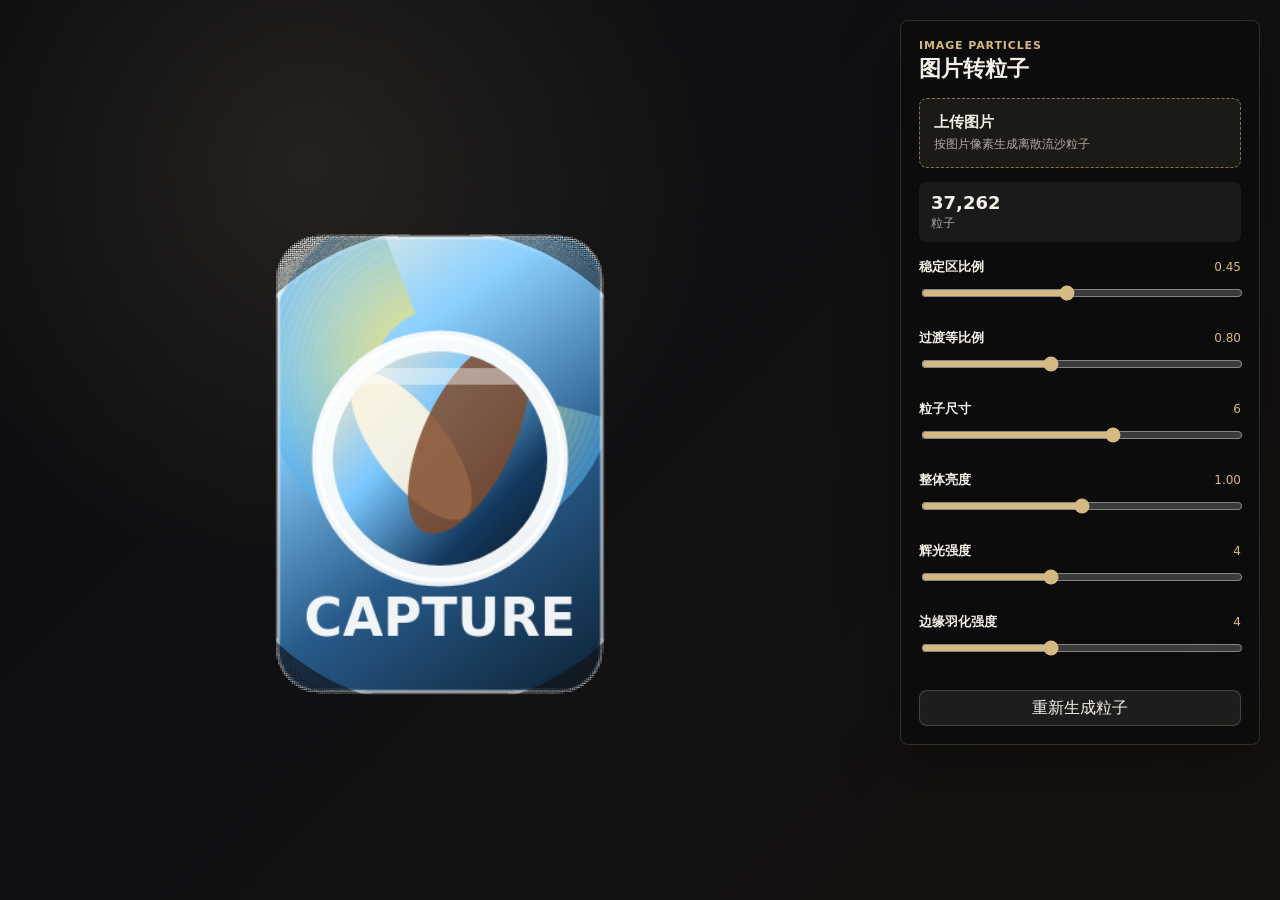
==== standalone-site/index.html @ b0847b58 "Initial particle effect implementation" ====
<!doctype html>
<html lang="zh-CN">
  <head>
    <meta charset="UTF-8" />
    <meta name="viewport" content="width=device-width, initial-scale=1.0" />
    <title>图片转粒子</title>
    <link rel="stylesheet" href="./styles.css" />
  </head>
  <body>
    <main class="app">
      <canvas id="particleCanvas" aria-label="图片粒子画布"></canvas>

      <section class="panel" aria-label="图片粒子控制">
        <div class="panel__head">
          <div>
            <p class="eyebrow">Image Particles</p>
            <h1>图片转粒子</h1>
          </div>
        </div>

        <label class="upload-card" for="imageInput">
          <input id="imageInput" type="file" accept="image/*" />
          <span class="upload-card__title">上传图片</span>
          <span class="upload-card__meta">按图片像素生成离散流沙粒子</span>
        </label>

        <div class="metrics" aria-live="polite">
          <span><strong id="particleCount">0</strong> 粒子</span>
        </div>

        <div class="controls">
          <label class="control">
            <span>
              <strong>稳定区比例</strong>
              <em id="stableZoneRatioValue">0.45</em>
            </span>
            <input id="stableZoneRatio" type="range" min="0" max="1" step="0.01" value="0.45" />
          </label>

          <label class="control">
            <span>
              <strong>过渡等比例</strong>
              <em id="transitionRatioValue">0.80</em>
            </span>
            <input id="transitionRatio" type="range" min="0" max="2" step="0.01" value="0.8" />
          </label>

          <label class="control">
            <span>
              <strong>粒子尺寸</strong>
              <em id="particleSizeValue">6</em>
            </span>
            <input id="particleSize" type="range" min="0" max="10" step="1" value="6" />
          </label>

          <label class="control">
            <span>
              <strong>整体亮度</strong>
              <em id="overallBrightnessValue">1.00</em>
            </span>
            <input id="overallBrightness" type="range" min="0" max="2" step="0.05" value="1" />
          </label>

          <label class="control">
            <span>
              <strong>辉光强度</strong>
              <em id="glowIntensityValue">4</em>
            </span>
            <input id="glowIntensity" type="range" min="0" max="10" step="1" value="4" />
          </label>

          <label class="control">
            <span>
              <strong>边缘羽化强度</strong>
              <em id="edgeGatherStrengthValue">4</em>
            </span>
            <input id="edgeGatherStrength" type="range" min="0" max="10" step="1" value="4" />
          </label>
        </div>

        <div class="actions">
          <button id="regenerateButton" type="button">重新生成粒子</button>
        </div>
      </section>
    </main>

    <script src="./main.js?v=stable-image-overlap"></script>
  </body>
</html>
---- standalone-site/styles.css ----
:root {
  color-scheme: dark;
  font-family:
    Inter, ui-sans-serif, system-ui, -apple-system, BlinkMacSystemFont, "Segoe UI",
    sans-serif;
  background: #0b0c0f;
  color: #f4f0e8;
}

* {
  box-sizing: border-box;
}

body {
  margin: 0;
  min-height: 100vh;
  overflow: hidden;
  background:
    radial-gradient(circle at 24% 18%, rgba(194, 167, 112, 0.13), transparent 34%),
    linear-gradient(135deg, #0b0c0f 0%, #111114 52%, #17120d 100%);
}

button,
input {
  font: inherit;
}

.app {
  position: relative;
  min-height: 100vh;
}

#particleCanvas {
  display: block;
  width: 100vw;
  height: 100vh;
}

.panel {
  position: fixed;
  top: 20px;
  right: 20px;
  width: min(360px, calc(100vw - 40px));
  max-height: calc(100vh - 40px);
  overflow: auto;
  padding: 18px;
  border: 1px solid rgba(255, 238, 204, 0.15);
  border-radius: 8px;
  background: rgba(12, 12, 12, 0.78);
  box-shadow: 0 20px 60px rgba(0, 0, 0, 0.35);
  backdrop-filter: blur(18px);
}

.panel__head {
  margin-bottom: 16px;
}

.eyebrow {
  margin: 0 0 4px;
  color: #d5b982;
  font-size: 11px;
  font-weight: 700;
  letter-spacing: 0.08em;
  text-transform: uppercase;
}

h1 {
  margin: 0;
  font-size: 22px;
  line-height: 1.2;
}

.upload-card {
  display: grid;
  gap: 4px;
  margin-bottom: 14px;
  padding: 14px;
  border: 1px dashed rgba(213, 185, 130, 0.58);
  border-radius: 8px;
  background: rgba(213, 185, 130, 0.08);
  cursor: pointer;
}

.upload-card input {
  position: absolute;
  width: 1px;
  height: 1px;
  overflow: hidden;
  clip: rect(0 0 0 0);
}

.upload-card__title {
  font-size: 15px;
  font-weight: 700;
}

.upload-card__meta {
  color: rgba(244, 240, 232, 0.68);
  font-size: 12px;
}

.metrics {
  display: grid;
  gap: 8px;
  margin-bottom: 16px;
}

.metrics span {
  padding: 10px 12px;
  border-radius: 8px;
  background: rgba(255, 255, 255, 0.06);
  color: rgba(244, 240, 232, 0.68);
  font-size: 12px;
}

.metrics strong {
  display: block;
  margin-bottom: 2px;
  color: #f4f0e8;
  font-size: 18px;
}

.controls {
  display: grid;
  gap: 12px;
}

.control {
  display: grid;
  gap: 7px;
  margin-bottom: 14px;
}

.control span {
  display: flex;
  align-items: center;
  justify-content: space-between;
  gap: 12px;
  color: rgba(244, 240, 232, 0.74);
  font-size: 12px;
}

.control strong {
  color: #f4f0e8;
  font-size: 13px;
}

.control em {
  min-width: 42px;
  color: #d5b982;
  font-style: normal;
  text-align: right;
}

.control input[type="range"] {
  width: 100%;
  accent-color: #d5b982;
}

.actions {
  display: grid;
  margin-top: 18px;
}

.actions button {
  min-height: 36px;
  padding: 0 10px;
  border: 1px solid rgba(255, 238, 204, 0.2);
  border-radius: 8px;
  color: #f4f0e8;
  background: rgba(255, 255, 255, 0.07);
  cursor: pointer;
}

button:hover,
.upload-card:hover {
  border-color: rgba(213, 185, 130, 0.82);
}

@media (max-width: 760px) {
  body {
    overflow: auto;
  }

  .app {
    min-height: 100dvh;
  }

  #particleCanvas {
    height: 100dvh;
  }

  .panel {
    top: auto;
    right: 12px;
    bottom: 12px;
    left: 12px;
    width: auto;
    max-height: 42dvh;
    padding: 14px;
  }

  h1 {
    font-size: 19px;
  }
}
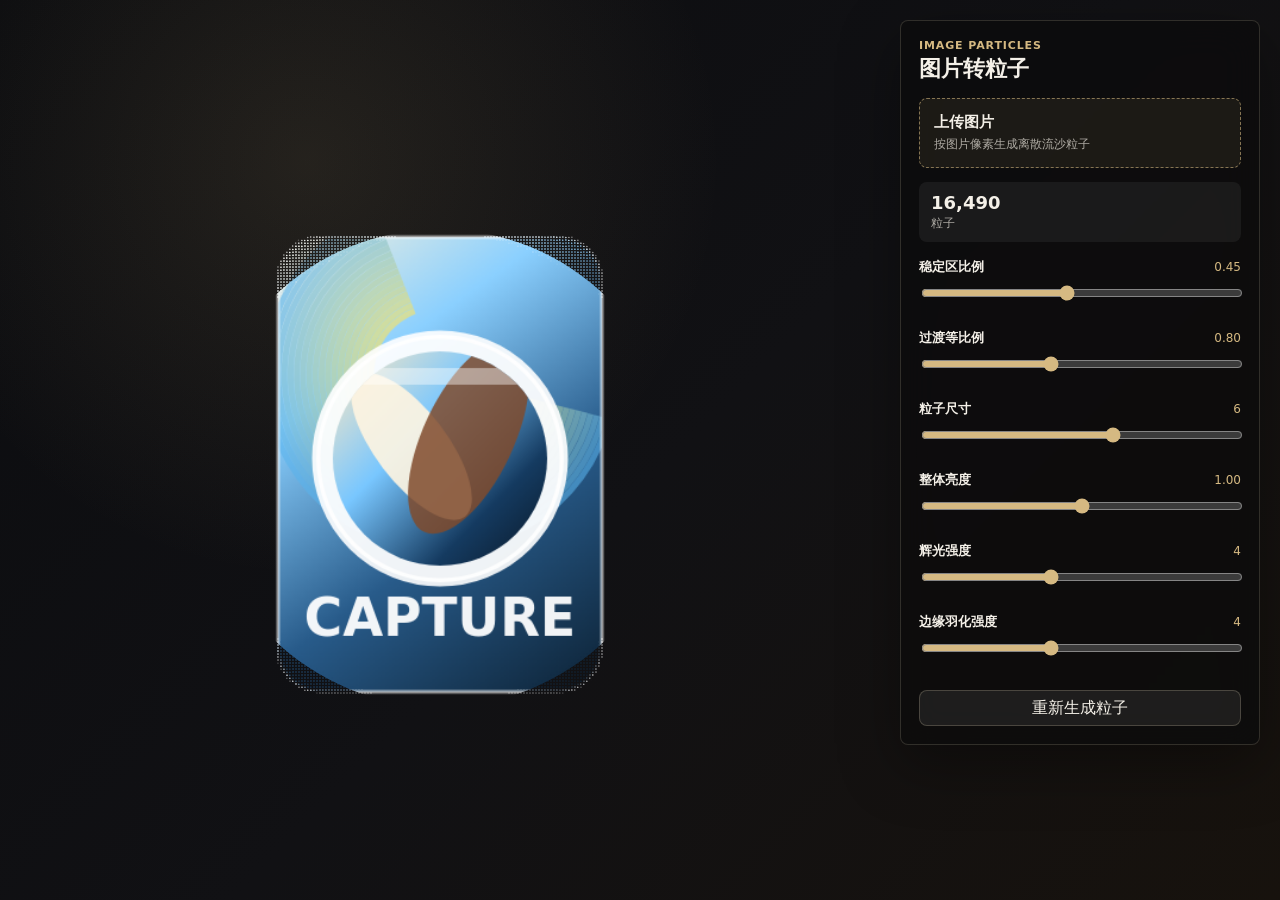
==== commit a49c6a6b: "Improve GitHub Pages runtime performance" ====
--- a/standalone-site/index.html
+++ b/standalone-site/index.html
@@ -84,6 +84,6 @@
       </section>
     </main>
 
-    <script src="./main.js?v=stable-image-overlap"></script>
+    <script src="./main.js?v=pages-performance-cache"></script>
   </body>
 </html>
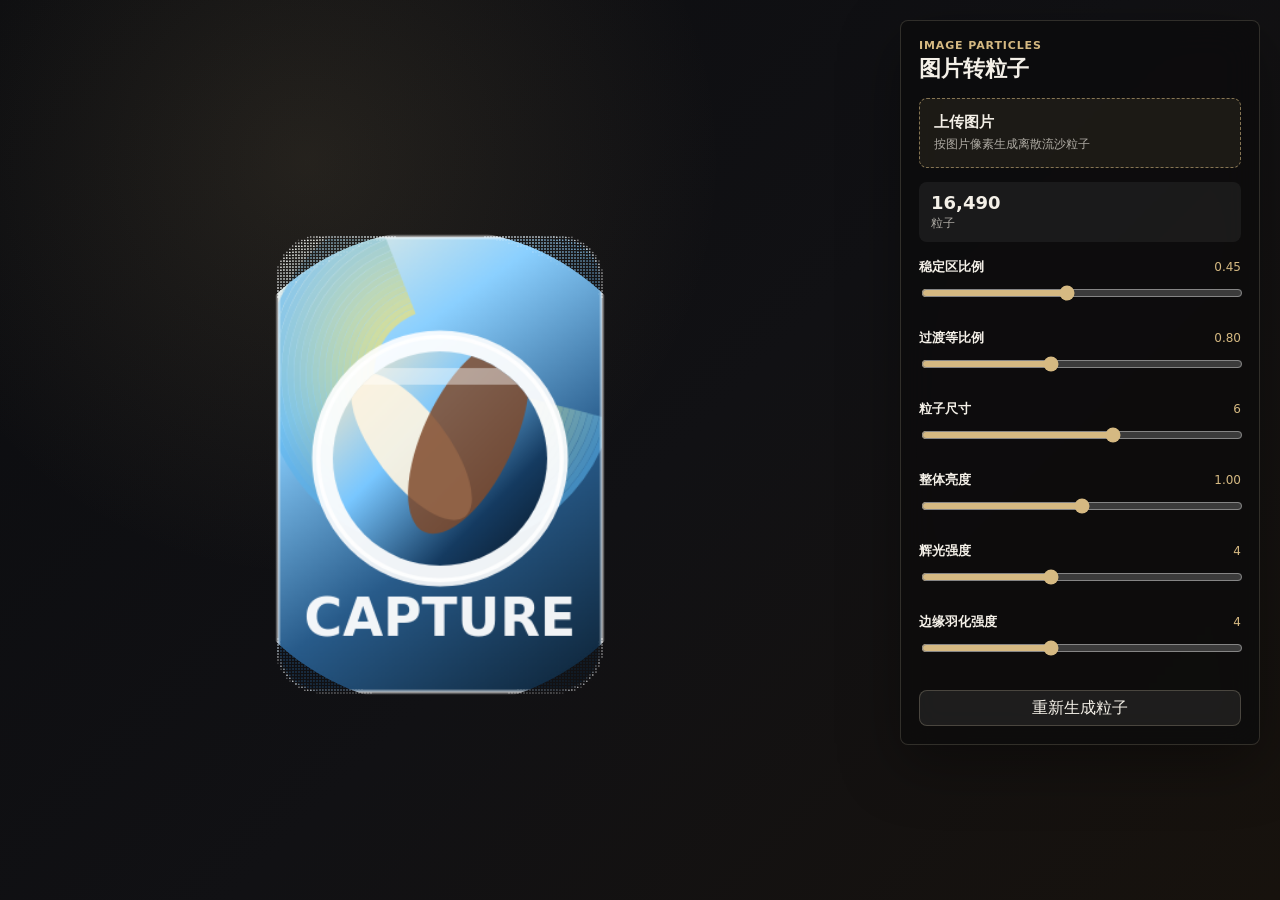
==== commit dda73939: "Reduce particle rendering load" ====
--- a/standalone-site/index.html
+++ b/standalone-site/index.html
@@ -84,6 +84,6 @@
       </section>
     </main>
 
-    <script src="./main.js?v=pages-performance-cache"></script>
+    <script src="./main.js?v=pages-performance-cache-v2"></script>
   </body>
 </html>
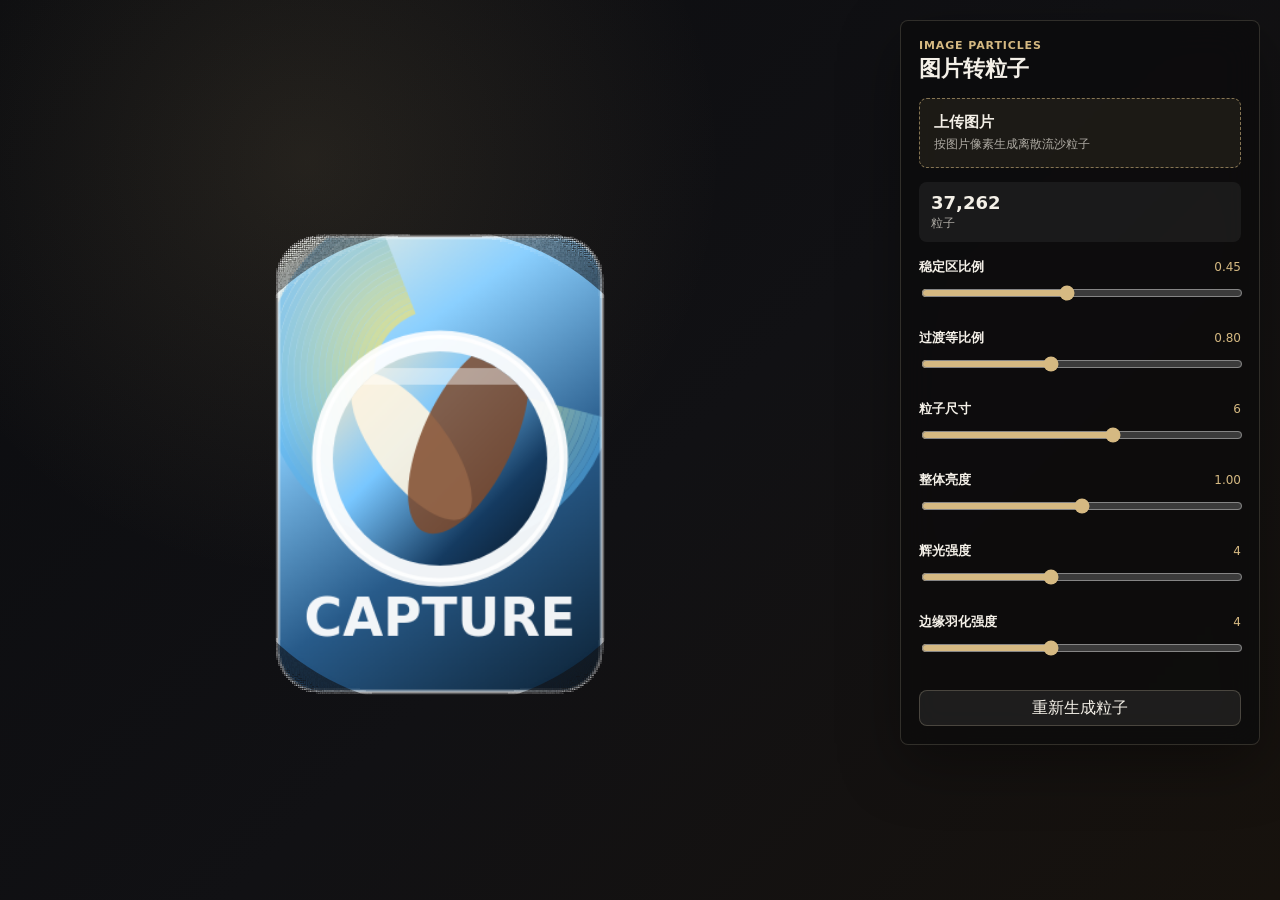
==== commit f86ce9c1: "Revert "Improve GitHub Pages runtime performance" This reverts commit a49c6a6b27be226d43a795d26b51dd" ====
--- a/standalone-site/index.html
+++ b/standalone-site/index.html
@@ -84,6 +84,6 @@
       </section>
     </main>
 
-    <script src="./main.js?v=pages-performance-cache-v2"></script>
+    <script src="./main.js?v=stable-image-overlap"></script>
   </body>
 </html>
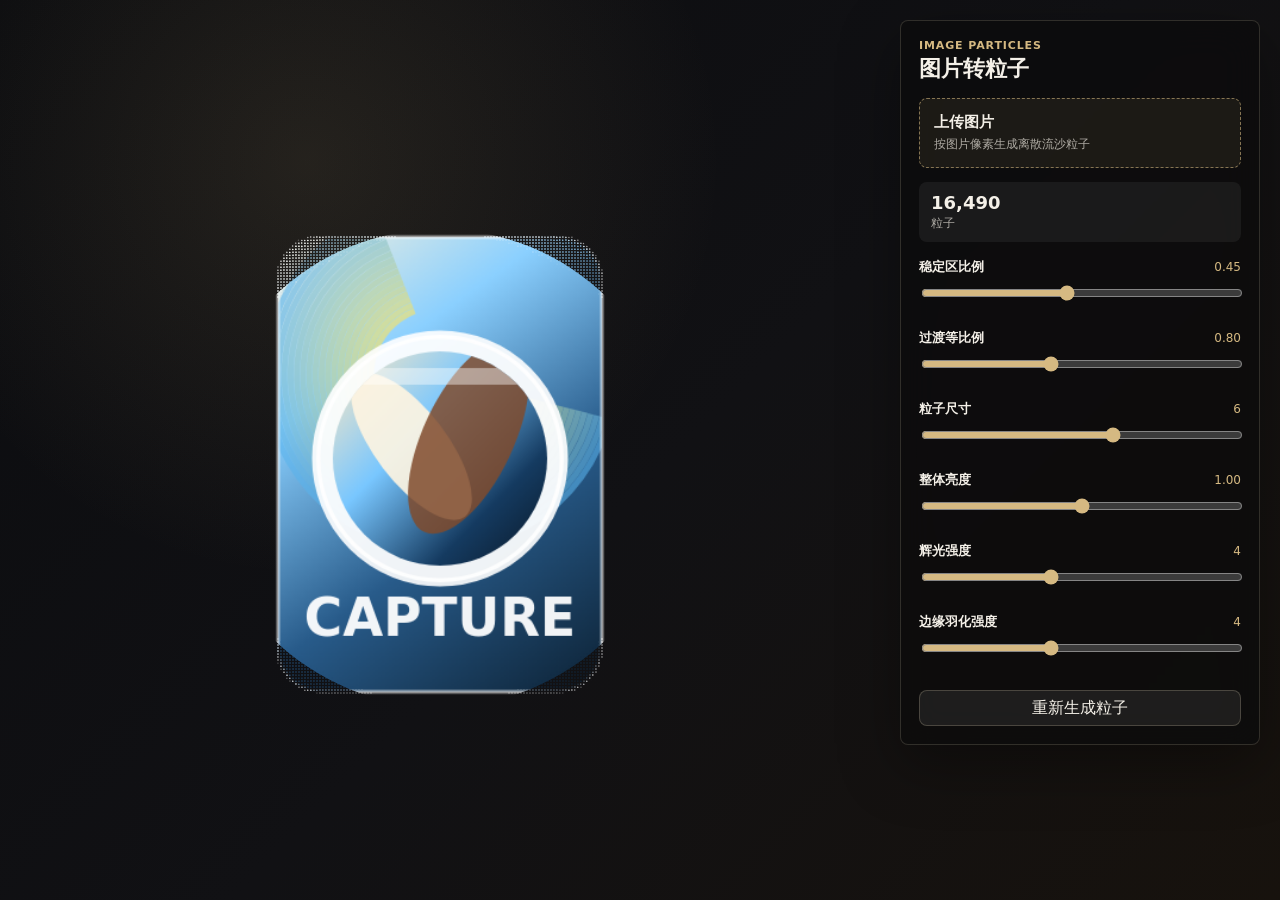
==== commit de39a9cc: "Revert "Reduce particle rendering load" This reverts commit dda73939f5f04018bf0a8120ac97cb2376317d95" ====
--- a/standalone-site/index.html
+++ b/standalone-site/index.html
@@ -84,6 +84,6 @@
       </section>
     </main>
 
-    <script src="./main.js?v=stable-image-overlap"></script>
+    <script src="./main.js?v=pages-performance-cache"></script>
   </body>
 </html>
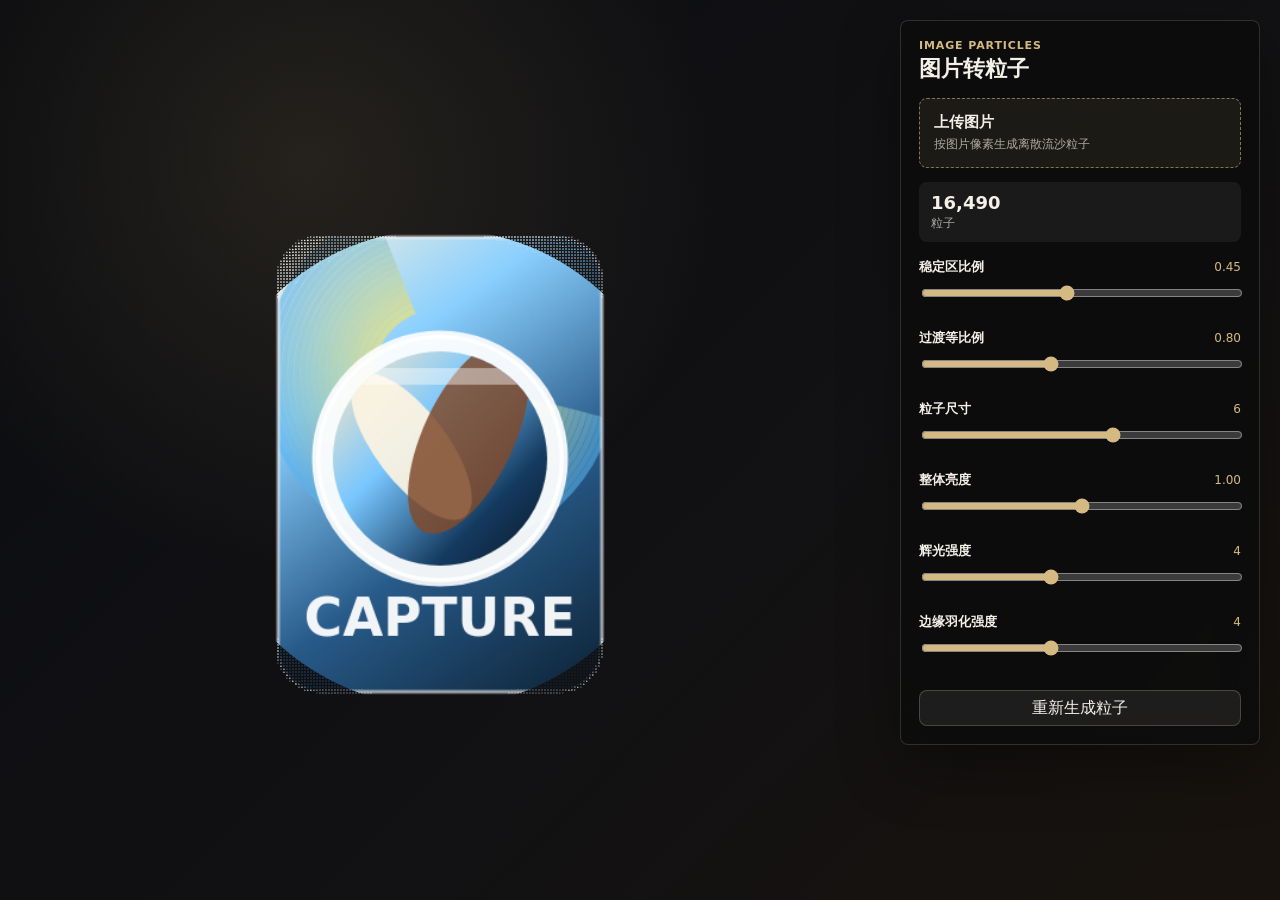
==== commit 2044a945: "Restore pre-GitHub visual effect" ====
--- a/standalone-site/index.html
+++ b/standalone-site/index.html
@@ -84,6 +84,6 @@
       </section>
     </main>
 
-    <script src="./main.js?v=pages-performance-cache"></script>
+    <script src="./main.js?v=pre-github-effect"></script>
   </body>
 </html>
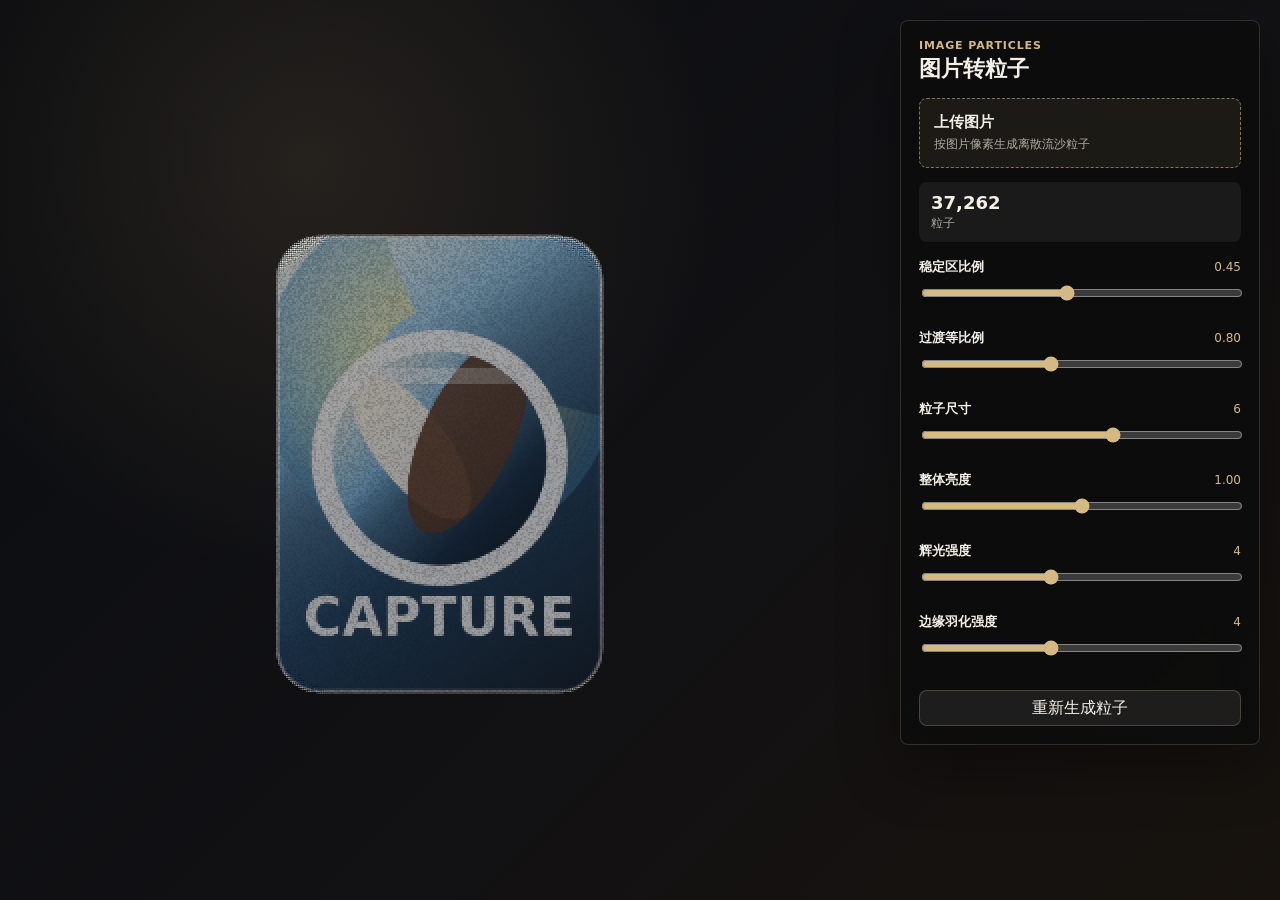
==== commit ae101b8b: "Restore particle-rendered center" ====
--- a/standalone-site/index.html
+++ b/standalone-site/index.html
@@ -84,6 +84,6 @@
       </section>
     </main>
 
-    <script src="./main.js?v=pre-github-effect"></script>
+    <script src="./main.js?v=particle-center-restore"></script>
   </body>
 </html>
